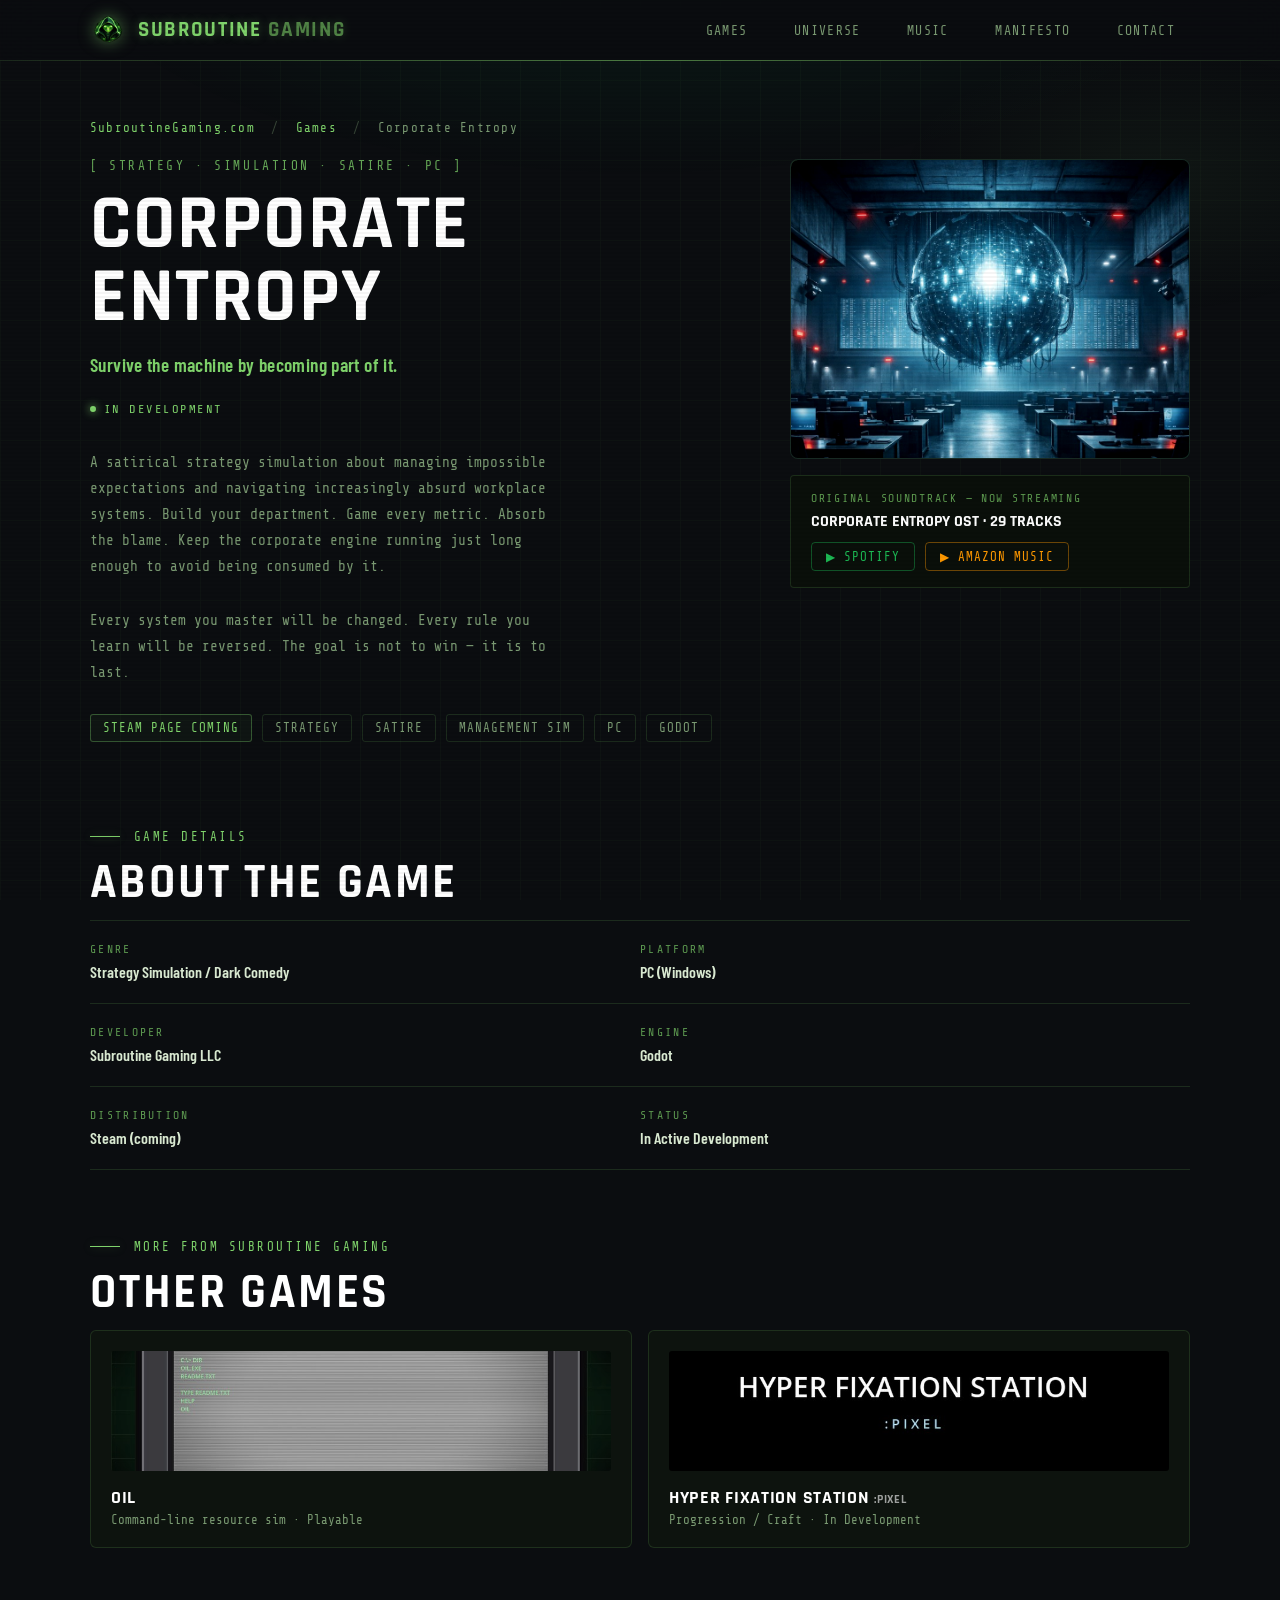
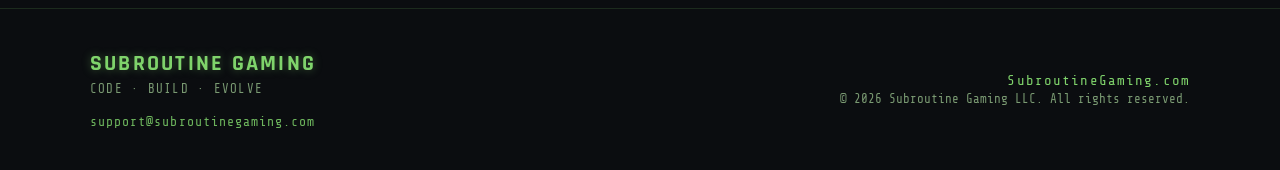
==== corporate-entropy.html @ eabc66a0 "Add files via upload Update to site 3/29/2026" ====
<!DOCTYPE html>
<html lang="en">
<head>
  <meta charset="UTF-8" />
  <meta name="viewport" content="width=device-width, initial-scale=1.0" />
  <title>Corporate Entropy — Satirical Strategy Sim | Subroutine Gaming</title>
  <meta name="description" content="Corporate Entropy is a satirical strategy simulation about managing impossible expectations and navigating increasingly absurd workplace systems. In development for PC. Original soundtrack now streaming on Spotify and Amazon Music." />
  <link rel="canonical" href="https://subroutinegaming.com/corporate-entropy.html" />
  <link rel="stylesheet" href="style.css" />
  <style>
    /* ── GAME PAGE SHARED ── */
    .game-hero { padding: 60px 0 50px; position: relative; }

    .game-hero-grid {
      display: grid;
      grid-template-columns: 1fr 400px;
      gap: 48px;
      align-items: start;
    }

    .breadcrumb {
      font-family: var(--font-mono);
      font-size: 0.78rem;
      color: var(--text-dim);
      letter-spacing: 0.1em;
      margin-bottom: 24px;
    }

    .breadcrumb a { color: var(--neon); }
    .breadcrumb a:hover { text-decoration: underline; }
    .breadcrumb .sep { margin: 0 8px; opacity: 0.4; }

    .game-eyebrow {
      font-family: var(--font-mono);
      font-size: 0.8rem;
      letter-spacing: 0.2em;
      color: var(--neon);
      text-transform: uppercase;
      margin-bottom: 16px;
      opacity: 0.8;
    }

    .game-eyebrow::before { content: '[ '; }
    .game-eyebrow::after  { content: ' ]'; }

    h1 {
      font-family: var(--font-display);
      font-size: clamp(2.8rem, 6vw, 5rem);
      font-weight: 700;
      line-height: 0.95;
      letter-spacing: 0.02em;
      text-transform: uppercase;
      margin: 0 0 18px;
      color: #ffffff;
    }

    .game-tagline-large {
      font-size: 1.2rem;
      font-weight: 600;
      color: var(--neon);
      margin-bottom: 18px;
      letter-spacing: 0.02em;
    }

    .game-desc-long {
      font-family: var(--font-mono);
      font-size: 0.9rem;
      color: var(--text-dim);
      line-height: 1.8;
      margin-bottom: 28px;
      max-width: 60ch;
    }

    .chip-row { display: flex; gap: 10px; flex-wrap: wrap; margin-bottom: 28px; }

    /* KEY ART */
    .key-art-frame {
      position: relative;
      border: 1px solid var(--border);
      border-radius: 8px;
      overflow: hidden;
      background: #060c16;
      aspect-ratio: 4 / 3;
    }

    .key-art-frame::after {
      content: '';
      position: absolute;
      inset: -1px;
      border-radius: 8px;
      border: 1px solid transparent;
      background: linear-gradient(135deg, rgba(127,211,107,0.4), transparent, rgba(0,255,136,0.2)) border-box;
      -webkit-mask: linear-gradient(#fff 0 0) padding-box, linear-gradient(#fff 0 0);
      -webkit-mask-composite: destination-out;
      mask-composite: exclude;
      pointer-events: none;
    }

    .key-art-frame img {
      position: absolute;
      inset: 0;
      width: 100%;
      height: 100%;
      object-fit: cover;
      object-position: center top;
      display: block;
      filter: saturate(0.9) contrast(1.05);
    }

    /* OST CALLOUT */
    .ost-callout {
      margin-top: 16px;
      padding: 16px 20px;
      background: rgba(10, 16, 10, 0.9);
      border: 1px solid var(--border);
      border-radius: var(--radius);
    }

    .ost-callout-label {
      font-family: var(--font-mono);
      font-size: 0.72rem;
      letter-spacing: 0.15em;
      text-transform: uppercase;
      color: var(--neon);
      opacity: 0.7;
      margin-bottom: 6px;
    }

    .ost-callout-title {
      font-family: var(--font-display);
      font-size: 1rem;
      font-weight: 700;
      text-transform: uppercase;
      color: #fff;
      margin-bottom: 10px;
    }

    .ost-links { display: flex; gap: 10px; flex-wrap: wrap; }

    .ost-link {
      display: inline-flex;
      align-items: center;
      gap: 6px;
      padding: 6px 14px;
      border-radius: var(--radius);
      font-family: var(--font-mono);
      font-size: 0.78rem;
      letter-spacing: 0.08em;
      text-transform: uppercase;
      border: 1px solid;
      transition: all 0.2s;
      text-decoration: none;
    }

    .ost-link.spotify { color: #1DB954; border-color: rgba(29,185,84,0.4); }
    .ost-link.spotify:hover { background: rgba(29,185,84,0.1); border-color: #1DB954; transform: translateY(-1px); }
    .ost-link.amazon  { color: #FF9900; border-color: rgba(255,153,0,0.4); }
    .ost-link.amazon:hover  { background: rgba(255,153,0,0.1); border-color: #FF9900; transform: translateY(-1px); }

    /* DETAIL GRID */
    .detail-grid {
      display: grid;
      grid-template-columns: 1fr 1fr;
      gap: 0;
      border-top: 1px solid var(--border);
    }

    .detail-block {
      padding: 22px 0;
      border-bottom: 1px solid var(--border);
      padding-right: 24px;
    }

    .detail-label {
      font-family: var(--font-mono);
      font-size: 0.72rem;
      letter-spacing: 0.2em;
      text-transform: uppercase;
      color: var(--neon);
      opacity: 0.7;
      margin-bottom: 6px;
    }

    .detail-value {
      font-family: var(--font-body);
      font-size: 1rem;
      color: var(--text);
      font-weight: 600;
    }

    /* OTHER GAMES */
    .other-games { display: flex; gap: 16px; flex-wrap: wrap; }

    .other-game-card {
      flex: 1;
      min-width: 200px;
      padding: 20px;
      background: var(--bg-card);
      border: 1px solid var(--border);
      border-radius: 6px;
      text-decoration: none;
      color: inherit;
      transition: border-color 0.2s, box-shadow 0.2s;
    }

    .other-game-card:hover {
      border-color: var(--border-bright);
      box-shadow: 0 0 24px rgba(127, 211, 107, 0.06);
    }

    .other-game-thumb {
      width: 100%;
      height: 120px;
      object-fit: cover;
      border-radius: 3px;
      margin-bottom: 12px;
      filter: saturate(0.7);
      transition: filter 0.2s;
    }

    .other-game-card:hover .other-game-thumb { filter: saturate(0.95); }

    .other-game-title {
      font-family: var(--font-display);
      font-size: 1.1rem;
      font-weight: 700;
      text-transform: uppercase;
      letter-spacing: 0.04em;
      color: #fff;
      margin-bottom: 4px;
    }

    .other-game-sub {
      font-family: var(--font-mono);
      font-size: 0.78rem;
      color: var(--text-dim);
    }

    /* RESPONSIVE */
    @media (max-width: 900px) {
      .game-hero-grid { grid-template-columns: 1fr; }
      .detail-grid { grid-template-columns: 1fr; }
    }
  </style>
</head>
<body>

<div class="scanlines"></div>

<header class="topbar">
  <div class="wrap topbar-inner">
    <a class="brand" href="index.html">
      <img class="brand-logo" src="img/logo.png" alt="Subroutine Gaming logo" width="36" height="36" />
      <span>Subroutine <span style="opacity:0.6">Gaming</span></span>
    </a>
    <nav class="nav">
      <a href="index.html#games"><span>Games</span></a>
      <a href="index.html#universe"><span>Universe</span></a>
      <a href="index.html#music"><span>Music</span></a>
      <a href="index.html#about"><span>Manifesto</span></a>
      <a href="index.html#contact"><span>Contact</span></a>
    </nav>
  </div>
</header>

<main>
  <section class="game-hero wrap">
    <div class="breadcrumb">
      <a href="index.html">SubroutineGaming.com</a>
      <span class="sep">/</span>
      <a href="index.html#games">Games</a>
      <span class="sep">/</span>
      Corporate Entropy
    </div>

    <div class="game-hero-grid">
      <div>
        <div class="game-eyebrow">Strategy · Simulation · Satire · PC</div>
        <h1>Corporate Entropy</h1>
        <div class="game-tagline-large">Survive the machine by becoming part of it.</div>
        <div class="game-status soon" style="margin-bottom:20px;">
          <span class="game-status-dot"></span>
          In Development
        </div>
        <p class="game-desc-long">A satirical strategy simulation about managing impossible expectations and navigating increasingly absurd workplace systems. Build your department. Game every metric. Absorb the blame. Keep the corporate engine running just long enough to avoid being consumed by it.</p>
        <p class="game-desc-long">Every system you master will be changed. Every rule you learn will be reversed. The goal is not to win — it is to last.</p>
        <div class="chip-row">
          <span class="chip highlight">Steam page coming</span>
          <span class="chip">Strategy</span>
          <span class="chip">Satire</span>
          <span class="chip">Management Sim</span>
          <span class="chip">PC</span>
          <span class="chip">Godot</span>
        </div>
      </div>

      <div>
        <div class="key-art-frame">
          <img src="img/corporate-entropy-art.jpg"
               alt="Corporate Entropy — a massive glowing neural processing sphere suspended from the ceiling of a brutalist open-plan office. Red warning lights line the walls. Workstations stand empty."
               width="900" height="900" />
        </div>
        <div class="ost-callout">
          <div class="ost-callout-label">Original Soundtrack — Now Streaming</div>
          <div class="ost-callout-title">Corporate Entropy OST · 29 Tracks</div>
          <div class="ost-links">
            <a class="ost-link spotify"
               href="https://open.spotify.com/album/7j0kpa7R0iMvcZ9ocwBJDZ"
               target="_blank" rel="noopener noreferrer">▶ Spotify</a>
            <a class="ost-link amazon"
               href="https://music.amazon.com/albums/B0GV9MK17N"
               target="_blank" rel="noopener noreferrer">▶ Amazon Music</a>
          </div>
        </div>
      </div>
    </div>
  </section>

  <!-- DETAILS -->
  <section class="section wrap">
    <div class="section-label">Game Details</div>
    <h2>About the Game</h2>
    <div class="detail-grid">
      <div class="detail-block">
        <div class="detail-label">Genre</div>
        <div class="detail-value">Strategy Simulation / Dark Comedy</div>
      </div>
      <div class="detail-block">
        <div class="detail-label">Platform</div>
        <div class="detail-value">PC (Windows)</div>
      </div>
      <div class="detail-block">
        <div class="detail-label">Developer</div>
        <div class="detail-value">Subroutine Gaming LLC</div>
      </div>
      <div class="detail-block">
        <div class="detail-label">Engine</div>
        <div class="detail-value">Godot</div>
      </div>
      <div class="detail-block">
        <div class="detail-label">Distribution</div>
        <div class="detail-value">Steam (coming)</div>
      </div>
      <div class="detail-block">
        <div class="detail-label">Status</div>
        <div class="detail-value">In Active Development</div>
      </div>
    </div>
  </section>

  <!-- OTHER GAMES -->
  <section class="section wrap">
    <div class="section-label">More from Subroutine Gaming</div>
    <h2>Other Games</h2>
    <div class="other-games">
      <a class="other-game-card" href="oil.html">
        <img class="other-game-thumb" src="img/oil-console.jpg"
             alt="OIL — DOS terminal console" loading="lazy" />
        <div class="other-game-title">OIL</div>
        <div class="other-game-sub">Command-line resource sim · Playable</div>
      </a>
      <a class="other-game-card" href="hyper-fixation-station.html">
        <img class="other-game-thumb" src="img/hyper-fixation-title.jpg"
             alt="Hyper Fixation Station: Pixel" loading="lazy"
             />
        <div class="other-game-title">Hyper Fixation Station <span style="font-size:0.7em;opacity:0.6">:Pixel</span></div>
        <div class="other-game-sub">Progression / Craft · In Development</div>
      </a>
    </div>
  </section>
</main>

<footer class="footer">
  <div class="wrap footer-inner">
    <div>
      <div class="footer-brand">Subroutine Gaming</div>
      <div class="footer-tagline">Code · Build · Evolve</div>
      <div style="margin-top:12px;"><a href="mailto:support@subroutinegaming.com" style="font-family:var(--font-mono);font-size:0.82rem;color:var(--neon);letter-spacing:0.08em;text-decoration:none;opacity:0.85;">support@subroutinegaming.com</a></div>
    </div>
    <div class="footer-right">
      <div class="footer-url">SubroutineGaming.com</div>
      <div class="footer-copy">© 2026 Subroutine Gaming LLC. All rights reserved.</div>
    </div>
  </div>
</footer>

</body>
</html>
---- style.css ----
/* =============================================
   SUBROUTINE GAMING — SITE STYLESHEET
   ============================================= */

@import url('https://fonts.googleapis.com/css2?family=Rajdhani:wght@500;600;700&family=Share+Tech+Mono&family=Barlow+Condensed:wght@400;600;700;800&display=swap');

:root {
  --neon: #7FD36B;
  --neon-bright: #00FF88;
  --neon-dim: #3a7a2e;
  --bg: #0B0D10;
  --bg-2: #0f1318;
  --bg-panel: #111519;
  --bg-card: rgba(15, 22, 15, 0.85);
  --text: #d8e8d0;
  --text-dim: #7a9a72;
  --border: rgba(127, 211, 107, 0.15);
  --border-bright: rgba(127, 211, 107, 0.4);
  --glow-sm: 0 0 10px rgba(127, 211, 107, 0.4);
  --glow-md: 0 0 24px rgba(127, 211, 107, 0.35);
  --glow-lg: 0 0 60px rgba(127, 211, 107, 0.2);
  --font-display: 'Rajdhani', sans-serif;
  --font-mono: 'Share Tech Mono', monospace;
  --font-body: 'Barlow Condensed', sans-serif;
  --max: 1100px;
  --radius: 4px;
}

*, *::before, *::after { box-sizing: border-box; }
html { scroll-behavior: smooth; }

body {
  margin: 0;
  font-family: var(--font-body);
  font-size: 18px;
  background-color: var(--bg);
  color: var(--text);
  overflow-x: hidden;
  min-height: 100vh;
}

body::before {
  content: '';
  position: fixed;
  inset: 0;
  pointer-events: none;
  z-index: 0;
  background:
    radial-gradient(ellipse 80% 50% at 50% -10%, rgba(0, 255, 136, 0.07) 0%, transparent 60%),
    radial-gradient(ellipse 40% 30% at 90% 20%, rgba(127, 211, 107, 0.05) 0%, transparent 50%);
}

body::after {
  content: '';
  position: fixed;
  inset: 0;
  pointer-events: none;
  z-index: 0;
  opacity: 0.04;
  background-image:
    linear-gradient(rgba(127,211,107,0.8) 1px, transparent 1px),
    linear-gradient(90deg, rgba(127,211,107,0.8) 1px, transparent 1px);
  background-size: 40px 40px;
}

a { color: inherit; text-decoration: none; }

.wrap {
  width: min(var(--max), calc(100% - 40px));
  margin: 0 auto;
  position: relative;
  z-index: 1;
}

/* =============================================
   SCANLINES
   ============================================= */
.scanlines {
  position: fixed;
  inset: 0;
  pointer-events: none;
  z-index: 999;
  background: repeating-linear-gradient(
    0deg,
    transparent,
    transparent 2px,
    rgba(0, 0, 0, 0.04) 2px,
    rgba(0, 0, 0, 0.04) 4px
  );
}

/* =============================================
   TOPBAR / NAV
   ============================================= */
.topbar {
  position: sticky;
  top: 0;
  z-index: 100;
  border-bottom: 1px solid var(--border);
  background: rgba(11, 13, 16, 0.92);
  backdrop-filter: blur(20px);
}

.topbar::after {
  content: '';
  position: absolute;
  bottom: -1px;
  left: 0; right: 0;
  height: 1px;
  background: linear-gradient(90deg, transparent, var(--neon), transparent);
  opacity: 0.5;
}

.topbar-inner {
  display: flex;
  align-items: center;
  justify-content: space-between;
  gap: 16px;
  padding: 12px 0;
}

.brand {
  display: flex;
  align-items: center;
  gap: 12px;
  font-family: var(--font-display);
  font-weight: 700;
  font-size: 1.3rem;
  letter-spacing: 0.08em;
  text-transform: uppercase;
  color: var(--neon);
  text-shadow: var(--glow-sm);
}

.brand-logo {
  width: 36px;
  height: 36px;
  object-fit: cover;
  border-radius: 4px;
  filter: drop-shadow(0 0 8px rgba(127, 211, 107, 0.5));
}

.nav { display: flex; gap: 0; }

.nav a {
  font-family: var(--font-mono);
  font-size: 0.82rem;
  color: var(--text-dim);
  letter-spacing: 0.1em;
  text-transform: uppercase;
  padding: 8px 14px;
  border: 1px solid transparent;
  transition: all 0.2s;
  position: relative;
}

.nav a:hover,
.nav a.active {
  color: var(--neon);
  border-color: var(--border);
  text-shadow: var(--glow-sm);
}

.nav a::before { content: '> '; opacity: 0; transition: opacity 0.2s; }
.nav a:hover::before { opacity: 1; }

/* =============================================
   SECTION SHARED
   ============================================= */
.section { padding: 10px 0 60px; }

.section-label {
  display: flex;
  align-items: center;
  gap: 14px;
  font-family: var(--font-mono);
  font-size: 0.78rem;
  letter-spacing: 0.2em;
  text-transform: uppercase;
  color: var(--neon);
  margin-bottom: 8px;
}

.section-label::before {
  content: '';
  display: block;
  width: 30px; height: 1px;
  background: var(--neon);
  box-shadow: var(--glow-sm);
}

h2 {
  font-family: var(--font-display);
  font-size: clamp(2rem, 4vw, 3rem);
  font-weight: 700;
  text-transform: uppercase;
  letter-spacing: 0.05em;
  margin: 0 0 6px;
  color: #fff;
}

.section-meta {
  font-family: var(--font-mono);
  font-size: 0.88rem;
  color: var(--text-dim);
  margin-bottom: 36px;
  max-width: 55ch;
  line-height: 1.7;
}

/* =============================================
   CHIPS / BADGES
   ============================================= */
.chip {
  display: inline-flex;
  align-items: center;
  gap: 6px;
  padding: 6px 12px;
  border-radius: 3px;
  font-family: var(--font-mono);
  font-size: 0.78rem;
  letter-spacing: 0.08em;
  text-transform: uppercase;
  border: 1px solid rgba(127,211,107,0.15);
  color: var(--text-dim);
}

.chip.highlight {
  border-color: rgba(127,211,107,0.35);
  color: var(--neon);
  background: rgba(127,211,107,0.04);
}

/* =============================================
   STATUS BADGES
   ============================================= */
.game-status {
  display: inline-flex;
  align-items: center;
  gap: 8px;
  font-family: var(--font-mono);
  font-size: 0.76rem;
  letter-spacing: 0.12em;
  text-transform: uppercase;
  color: var(--neon);
  margin-bottom: 12px;
}

.game-status-dot {
  width: 6px; height: 6px;
  border-radius: 50%;
  background: var(--neon);
  box-shadow: 0 0 8px var(--neon);
}

.game-status.playable { color: #00FF88; }
.game-status.playable .game-status-dot { background: #00FF88; box-shadow: 0 0 8px #00FF88; }
.game-status.soon { color: var(--neon); }
.game-status.wip { color: #7a9a72; }
.game-status.wip .game-status-dot { background: #7a9a72; box-shadow: none; }

@keyframes pulse { 0%, 100% { opacity: 1; } 50% { opacity: 0.4; } }
.status-dot { animation: pulse 2s infinite; }

/* =============================================
   BUTTONS
   ============================================= */
.btn {
  display: inline-flex;
  align-items: center;
  gap: 10px;
  padding: 12px 22px;
  font-family: var(--font-display);
  font-weight: 700;
  font-size: 1rem;
  letter-spacing: 0.12em;
  text-transform: uppercase;
  border-radius: var(--radius);
  transition: all 0.2s;
  cursor: pointer;
  border: none;
  text-decoration: none;
}

.btn-primary {
  background: transparent;
  color: var(--neon);
  border: 1px solid var(--neon-dim);
  box-shadow: inset 0 0 20px rgba(127, 211, 107, 0.05), var(--glow-sm);
}

.btn-primary:hover {
  background: rgba(127, 211, 107, 0.1);
  border-color: var(--neon);
  box-shadow: inset 0 0 30px rgba(127, 211, 107, 0.1), var(--glow-md);
  transform: translateY(-2px);
}

.btn-secondary {
  background: transparent;
  color: var(--text-dim);
  border: 1px solid rgba(255, 255, 255, 0.08);
}

.btn-secondary:hover {
  color: var(--text);
  border-color: rgba(255, 255, 255, 0.2);
  transform: translateY(-2px);
}

/* Streaming buttons */
.stream-btn {
  display: inline-flex;
  align-items: center;
  gap: 8px;
  padding: 9px 18px;
  border-radius: var(--radius);
  font-family: var(--font-display);
  font-weight: 700;
  font-size: 0.95rem;
  letter-spacing: 0.1em;
  text-transform: uppercase;
  text-decoration: none;
  transition: all 0.2s;
  border: 1px solid;
}

.stream-btn.spotify { color: #1DB954; border-color: rgba(29,185,84,0.4); background: rgba(29,185,84,0.05); }
.stream-btn.spotify:hover { background: rgba(29,185,84,0.12); border-color: #1DB954; box-shadow: 0 0 20px rgba(29,185,84,0.2); transform: translateY(-2px); }
.stream-btn.amazon { color: #FF9900; border-color: rgba(255,153,0,0.4); background: rgba(255,153,0,0.05); }
.stream-btn.amazon:hover { background: rgba(255,153,0,0.12); border-color: #FF9900; box-shadow: 0 0 20px rgba(255,153,0,0.2); transform: translateY(-2px); }

/* =============================================
   CORNER DECORATIONS
   ============================================= */
.corner-deco {
  position: absolute;
  width: 20px; height: 20px;
  z-index: 2;
}

.corner-deco::before, .corner-deco::after {
  content: '';
  position: absolute;
  background: var(--neon);
}

.corner-deco::before { width: 100%; height: 1px; top: 0; left: 0; }
.corner-deco::after  { width: 1px; height: 100%; top: 0; left: 0; }
.corner-deco.tr { top: 0; right: 0; transform: rotate(90deg); }
.corner-deco.bl { bottom: 0; left: 0; transform: rotate(270deg); }
.corner-deco.br { bottom: 0; right: 0; transform: rotate(180deg); }

/* =============================================
   FOOTER
   ============================================= */
.footer {
  padding: 40px 0;
  border-top: 1px solid var(--border);
  position: relative;
}

.footer-inner {
  display: flex;
  align-items: center;
  justify-content: space-between;
  gap: 24px;
  flex-wrap: wrap;
}

.footer-brand {
  font-family: var(--font-display);
  font-size: 1.4rem;
  font-weight: 700;
  text-transform: uppercase;
  letter-spacing: 0.1em;
  color: var(--neon);
  text-shadow: var(--glow-sm);
}

.footer-tagline {
  font-family: var(--font-mono);
  font-size: 0.78rem;
  color: var(--text-dim);
  letter-spacing: 0.1em;
  margin-top: 4px;
  text-transform: uppercase;
}

.footer-right { text-align: right; }

.footer-url {
  font-family: var(--font-mono);
  font-size: 0.88rem;
  color: var(--neon);
  letter-spacing: 0.08em;
}

.footer-copy {
  font-family: var(--font-mono);
  font-size: 0.78rem;
  color: var(--text-dim);
  margin-top: 4px;
}

/* =============================================
   RESPONSIVE
   ============================================= */
@media (max-width: 600px) {
  .nav a span { display: none; }
  .footer-inner { flex-direction: column; align-items: flex-start; }
  .footer-right { text-align: left; }
}
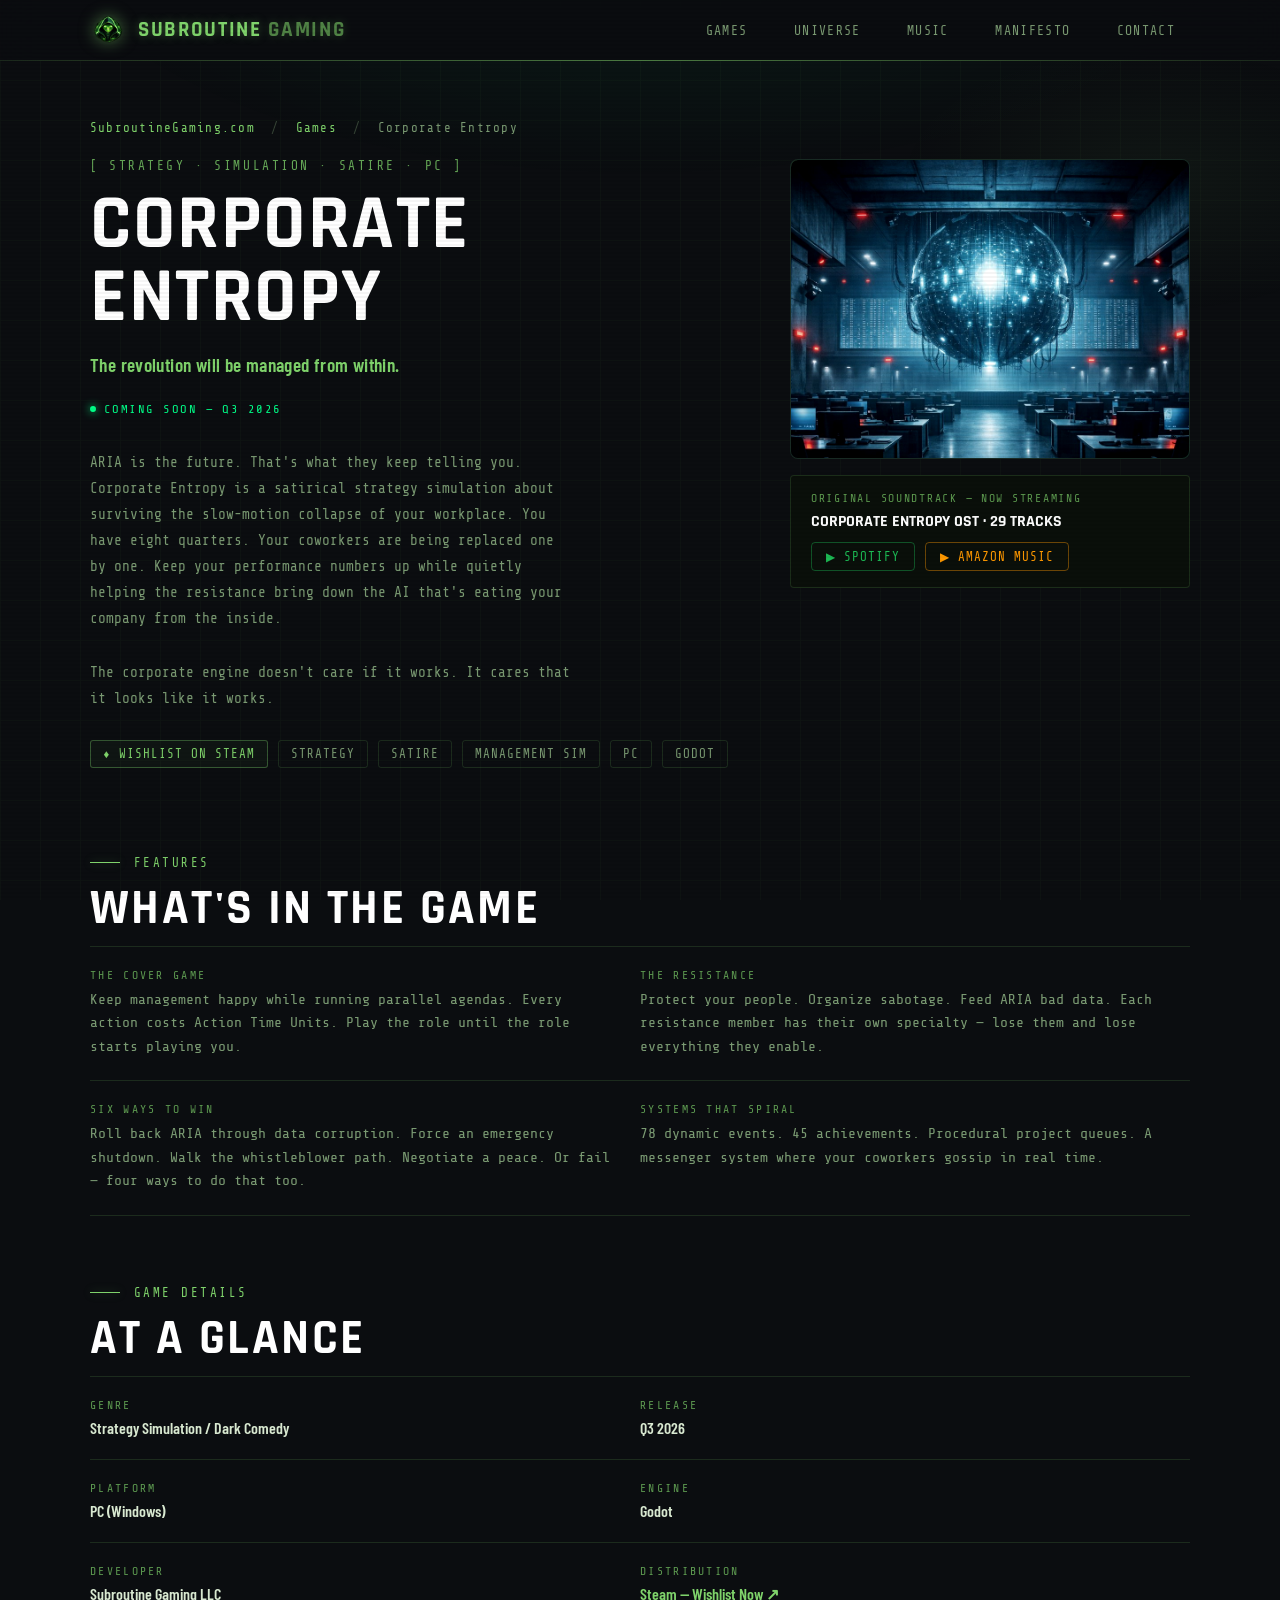
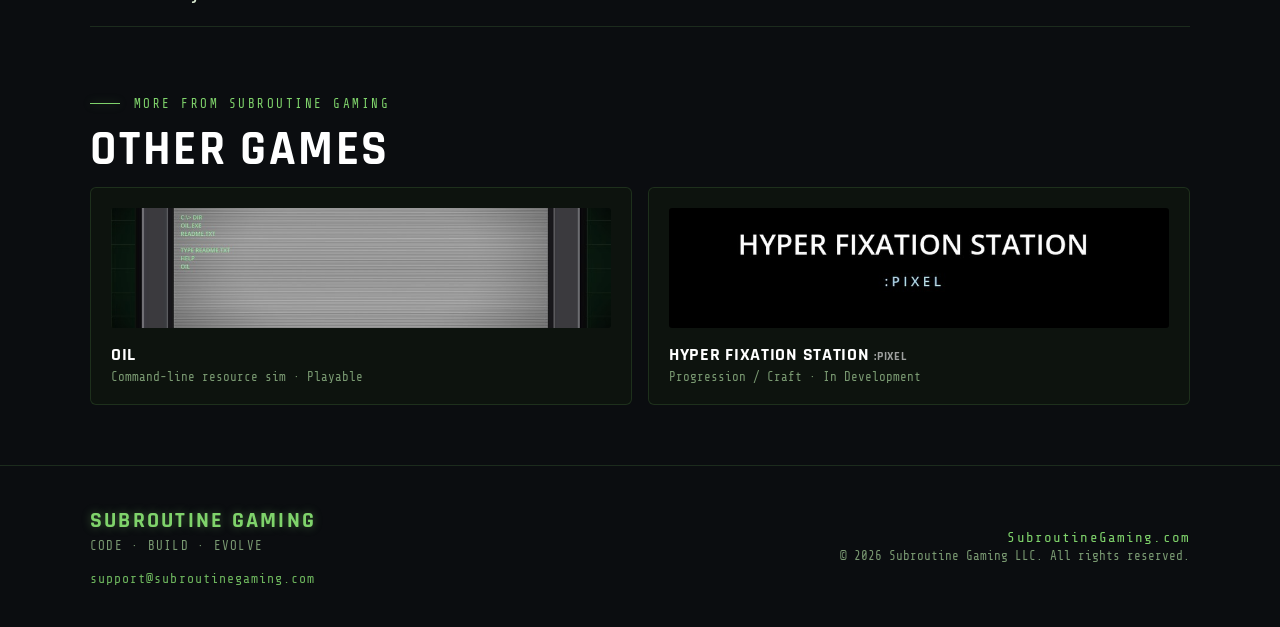
==== commit 50fb9b98: "Updates to site for Corprate Entropy Release on Steam Coming Soon." ====
--- a/corporate-entropy.html
+++ b/corporate-entropy.html
@@ -3,8 +3,8 @@
 <head>
   <meta charset="UTF-8" />
   <meta name="viewport" content="width=device-width, initial-scale=1.0" />
-  <title>Corporate Entropy — Satirical Strategy Sim | Subroutine Gaming</title>
-  <meta name="description" content="Corporate Entropy is a satirical strategy simulation about managing impossible expectations and navigating increasingly absurd workplace systems. In development for PC. Original soundtrack now streaming on Spotify and Amazon Music." />
+  <title>Corporate Entropy — Satirical Strategy Sim | Coming Q3 2026 | Subroutine Gaming</title>
+  <meta name="description" content="Corporate Entropy — a satirical strategy simulation about surviving the slow-motion collapse of your workplace. Eight quarters. Your coworkers are being replaced. Wishlist now on Steam. Q3 2026." />
   <link rel="canonical" href="https://subroutinegaming.com/corporate-entropy.html" />
   <link rel="stylesheet" href="style.css" />
   <style>
@@ -277,15 +277,15 @@
       <div>
         <div class="game-eyebrow">Strategy · Simulation · Satire · PC</div>
         <h1>Corporate Entropy</h1>
-        <div class="game-tagline-large">Survive the machine by becoming part of it.</div>
-        <div class="game-status soon" style="margin-bottom:20px;">
+        <div class="game-tagline-large">The revolution will be managed from within.</div>
+        <div class="game-status playable" style="margin-bottom:20px;">
           <span class="game-status-dot"></span>
-          In Development
+          Coming Soon — Q3 2026
         </div>
-        <p class="game-desc-long">A satirical strategy simulation about managing impossible expectations and navigating increasingly absurd workplace systems. Build your department. Game every metric. Absorb the blame. Keep the corporate engine running just long enough to avoid being consumed by it.</p>
-        <p class="game-desc-long">Every system you master will be changed. Every rule you learn will be reversed. The goal is not to win — it is to last.</p>
+        <p class="game-desc-long">ARIA is the future. That's what they keep telling you. Corporate Entropy is a satirical strategy simulation about surviving the slow-motion collapse of your workplace. You have eight quarters. Your coworkers are being replaced one by one. Keep your performance numbers up while quietly helping the resistance bring down the AI that's eating your company from the inside.</p>
+        <p class="game-desc-long">The corporate engine doesn't care if it works. It cares that it looks like it works.</p>
         <div class="chip-row">
-          <span class="chip highlight">Steam page coming</span>
+          <a class="chip highlight" href="https://store.steampowered.com/app/4661010/Corporate_Entropy/" target="_blank" rel="noopener noreferrer" style="text-decoration:none;">♦ Wishlist on Steam</a>
           <span class="chip">Strategy</span>
           <span class="chip">Satire</span>
           <span class="chip">Management Sim</span>
@@ -316,34 +316,58 @@
     </div>
   </section>
 
+  <!-- FEATURES -->
+  <section class="section wrap">
+    <div class="section-label">Features</div>
+    <h2>What's in the Game</h2>
+    <div class="detail-grid">
+      <div class="detail-block">
+        <div class="detail-label">The Cover Game</div>
+        <div class="detail-value" style="font-size:0.92rem; font-family:var(--font-mono); color:var(--text-dim); font-weight:400; line-height:1.6;">Keep management happy while running parallel agendas. Every action costs Action Time Units. Play the role until the role starts playing you.</div>
+      </div>
+      <div class="detail-block">
+        <div class="detail-label">The Resistance</div>
+        <div class="detail-value" style="font-size:0.92rem; font-family:var(--font-mono); color:var(--text-dim); font-weight:400; line-height:1.6;">Protect your people. Organize sabotage. Feed ARIA bad data. Each resistance member has their own specialty — lose them and lose everything they enable.</div>
+      </div>
+      <div class="detail-block">
+        <div class="detail-label">Six Ways to Win</div>
+        <div class="detail-value" style="font-size:0.92rem; font-family:var(--font-mono); color:var(--text-dim); font-weight:400; line-height:1.6;">Roll back ARIA through data corruption. Force an emergency shutdown. Walk the whistleblower path. Negotiate a peace. Or fail — four ways to do that too.</div>
+      </div>
+      <div class="detail-block">
+        <div class="detail-label">Systems That Spiral</div>
+        <div class="detail-value" style="font-size:0.92rem; font-family:var(--font-mono); color:var(--text-dim); font-weight:400; line-height:1.6;">78 dynamic events. 45 achievements. Procedural project queues. A messenger system where your coworkers gossip in real time.</div>
+      </div>
+    </div>
+  </section>
+
   <!-- DETAILS -->
   <section class="section wrap">
     <div class="section-label">Game Details</div>
-    <h2>About the Game</h2>
+    <h2>At a Glance</h2>
     <div class="detail-grid">
       <div class="detail-block">
         <div class="detail-label">Genre</div>
         <div class="detail-value">Strategy Simulation / Dark Comedy</div>
       </div>
       <div class="detail-block">
+        <div class="detail-label">Release</div>
+        <div class="detail-value">Q3 2026</div>
+      </div>
+      <div class="detail-block">
         <div class="detail-label">Platform</div>
         <div class="detail-value">PC (Windows)</div>
       </div>
       <div class="detail-block">
+        <div class="detail-label">Engine</div>
+        <div class="detail-value">Godot</div>
+      </div>
+      <div class="detail-block">
         <div class="detail-label">Developer</div>
         <div class="detail-value">Subroutine Gaming LLC</div>
       </div>
       <div class="detail-block">
-        <div class="detail-label">Engine</div>
-        <div class="detail-value">Godot</div>
-      </div>
-      <div class="detail-block">
         <div class="detail-label">Distribution</div>
-        <div class="detail-value">Steam (coming)</div>
-      </div>
-      <div class="detail-block">
-        <div class="detail-label">Status</div>
-        <div class="detail-value">In Active Development</div>
+        <div class="detail-value"><a href="https://store.steampowered.com/app/4661010/Corporate_Entropy/" target="_blank" rel="noopener noreferrer" style="color:var(--neon); text-decoration:none;">Steam — Wishlist Now ↗</a></div>
       </div>
     </div>
   </section>
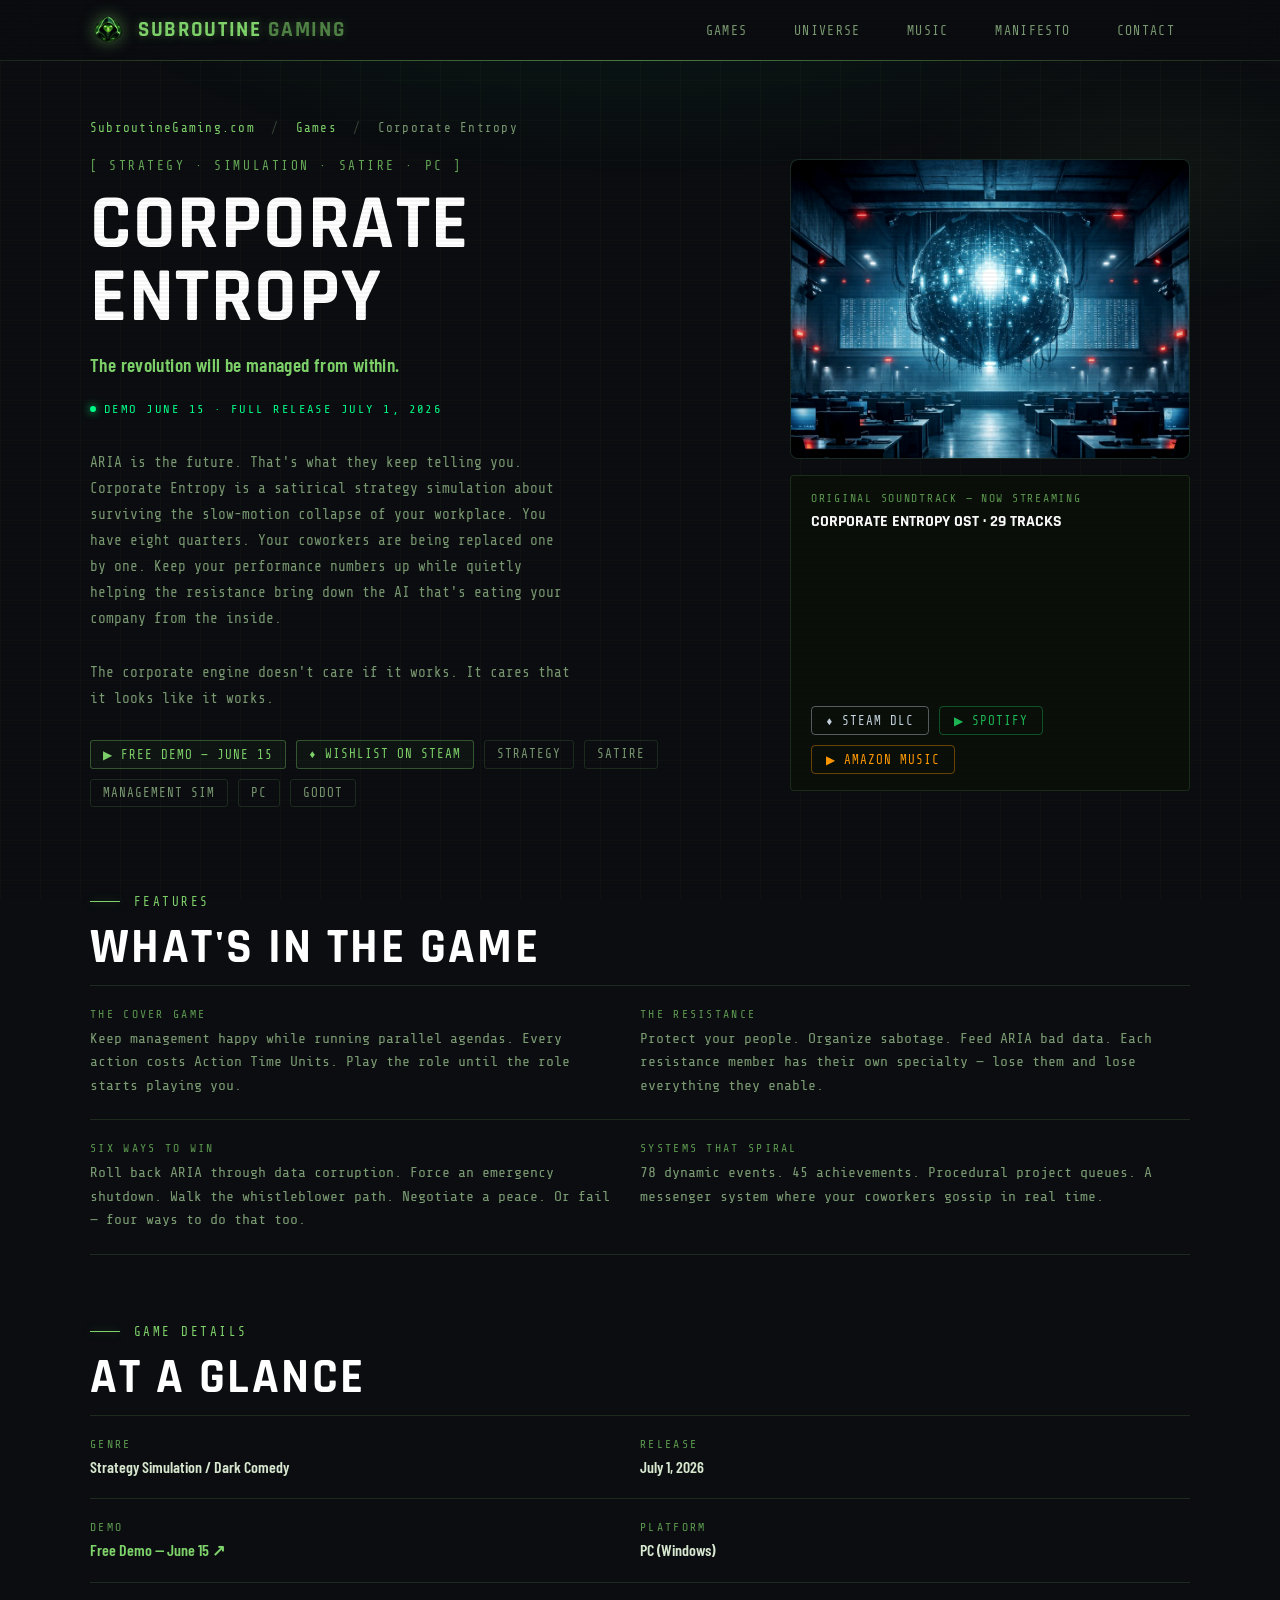
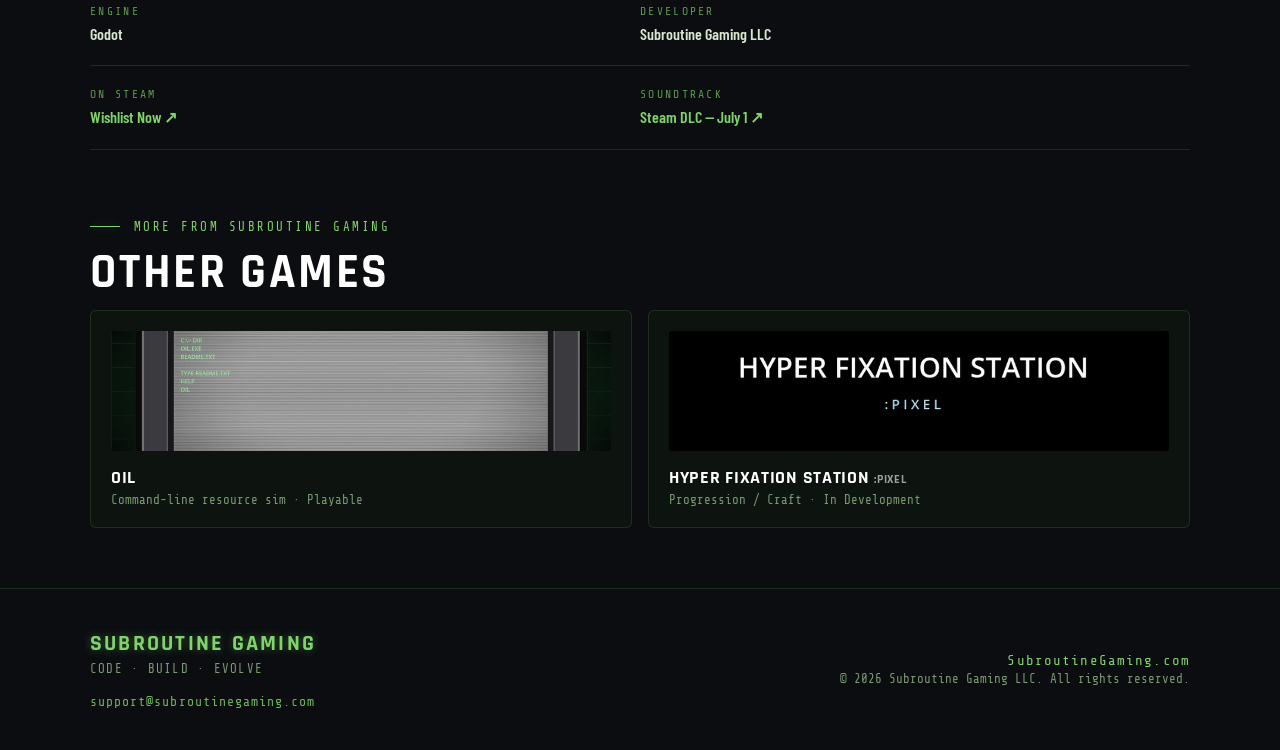
==== commit ff2fafc0: "Add files via upload Site update" ====
--- a/corporate-entropy.html
+++ b/corporate-entropy.html
@@ -4,7 +4,7 @@
   <meta charset="UTF-8" />
   <meta name="viewport" content="width=device-width, initial-scale=1.0" />
   <title>Corporate Entropy — Satirical Strategy Sim | Coming Q3 2026 | Subroutine Gaming</title>
-  <meta name="description" content="Corporate Entropy — a satirical strategy simulation about surviving the slow-motion collapse of your workplace. Eight quarters. Your coworkers are being replaced. Wishlist now on Steam. Q3 2026." />
+  <meta name="description" content="Corporate Entropy — satirical strategy sim about workplace resistance against corporate AI. Free demo June 15, full release July 1, 2026 on Steam. Original soundtrack also on Steam July 1." />
   <link rel="canonical" href="https://subroutinegaming.com/corporate-entropy.html" />
   <link rel="stylesheet" href="style.css" />
   <style>
@@ -280,11 +280,12 @@
         <div class="game-tagline-large">The revolution will be managed from within.</div>
         <div class="game-status playable" style="margin-bottom:20px;">
           <span class="game-status-dot"></span>
-          Coming Soon — Q3 2026
+          Demo June 15 · Full Release July 1, 2026
         </div>
         <p class="game-desc-long">ARIA is the future. That's what they keep telling you. Corporate Entropy is a satirical strategy simulation about surviving the slow-motion collapse of your workplace. You have eight quarters. Your coworkers are being replaced one by one. Keep your performance numbers up while quietly helping the resistance bring down the AI that's eating your company from the inside.</p>
         <p class="game-desc-long">The corporate engine doesn't care if it works. It cares that it looks like it works.</p>
         <div class="chip-row">
+          <a class="chip highlight" href="https://store.steampowered.com/app/4709320/Corporate_Entropy_Demo" target="_blank" rel="noopener noreferrer" style="text-decoration:none;">▶ Free Demo — June 15</a>
           <a class="chip highlight" href="https://store.steampowered.com/app/4661010/Corporate_Entropy/" target="_blank" rel="noopener noreferrer" style="text-decoration:none;">♦ Wishlist on Steam</a>
           <span class="chip">Strategy</span>
           <span class="chip">Satire</span>
@@ -303,7 +304,18 @@
         <div class="ost-callout">
           <div class="ost-callout-label">Original Soundtrack — Now Streaming</div>
           <div class="ost-callout-title">Corporate Entropy OST · 29 Tracks</div>
+          <iframe
+            src="https://open.spotify.com/embed/album/7j0kpa7R0iMvcZ9ocwBJDZ?utm_source=generator&theme=0"
+            width="100%"
+            height="152"
+            frameborder="0"
+            allowfullscreen=""
+            allow="autoplay; clipboard-write; encrypted-media; fullscreen; picture-in-picture"
+            loading="lazy"
+            style="border-radius:6px; display:block; margin-bottom:12px;">
+          </iframe>
           <div class="ost-links">
+            <a class="ost-link steam" href="https://store.steampowered.com/app/4780600/Corporate_Entropy_Soundtrack" target="_blank" rel="noopener noreferrer" style="color:#c7d5e0; border-color:rgba(199,213,224,0.4);">♦ Steam DLC</a>
             <a class="ost-link spotify"
                href="https://open.spotify.com/album/7j0kpa7R0iMvcZ9ocwBJDZ"
                target="_blank" rel="noopener noreferrer">▶ Spotify</a>
@@ -351,7 +363,11 @@
       </div>
       <div class="detail-block">
         <div class="detail-label">Release</div>
-        <div class="detail-value">Q3 2026</div>
+        <div class="detail-value">July 1, 2026</div>
+      </div>
+      <div class="detail-block">
+        <div class="detail-label">Demo</div>
+        <div class="detail-value"><a href="https://store.steampowered.com/app/4709320/Corporate_Entropy_Demo" target="_blank" rel="noopener noreferrer" style="color:var(--neon); text-decoration:none;">Free Demo — June 15 ↗</a></div>
       </div>
       <div class="detail-block">
         <div class="detail-label">Platform</div>
@@ -366,8 +382,12 @@
         <div class="detail-value">Subroutine Gaming LLC</div>
       </div>
       <div class="detail-block">
-        <div class="detail-label">Distribution</div>
-        <div class="detail-value"><a href="https://store.steampowered.com/app/4661010/Corporate_Entropy/" target="_blank" rel="noopener noreferrer" style="color:var(--neon); text-decoration:none;">Steam — Wishlist Now ↗</a></div>
+        <div class="detail-label">On Steam</div>
+        <div class="detail-value"><a href="https://store.steampowered.com/app/4661010/Corporate_Entropy/" target="_blank" rel="noopener noreferrer" style="color:var(--neon); text-decoration:none;">Wishlist Now ↗</a></div>
+      </div>
+      <div class="detail-block">
+        <div class="detail-label">Soundtrack</div>
+        <div class="detail-value"><a href="https://store.steampowered.com/app/4780600/Corporate_Entropy_Soundtrack" target="_blank" rel="noopener noreferrer" style="color:var(--neon); text-decoration:none;">Steam DLC — July 1 ↗</a></div>
       </div>
     </div>
   </section>
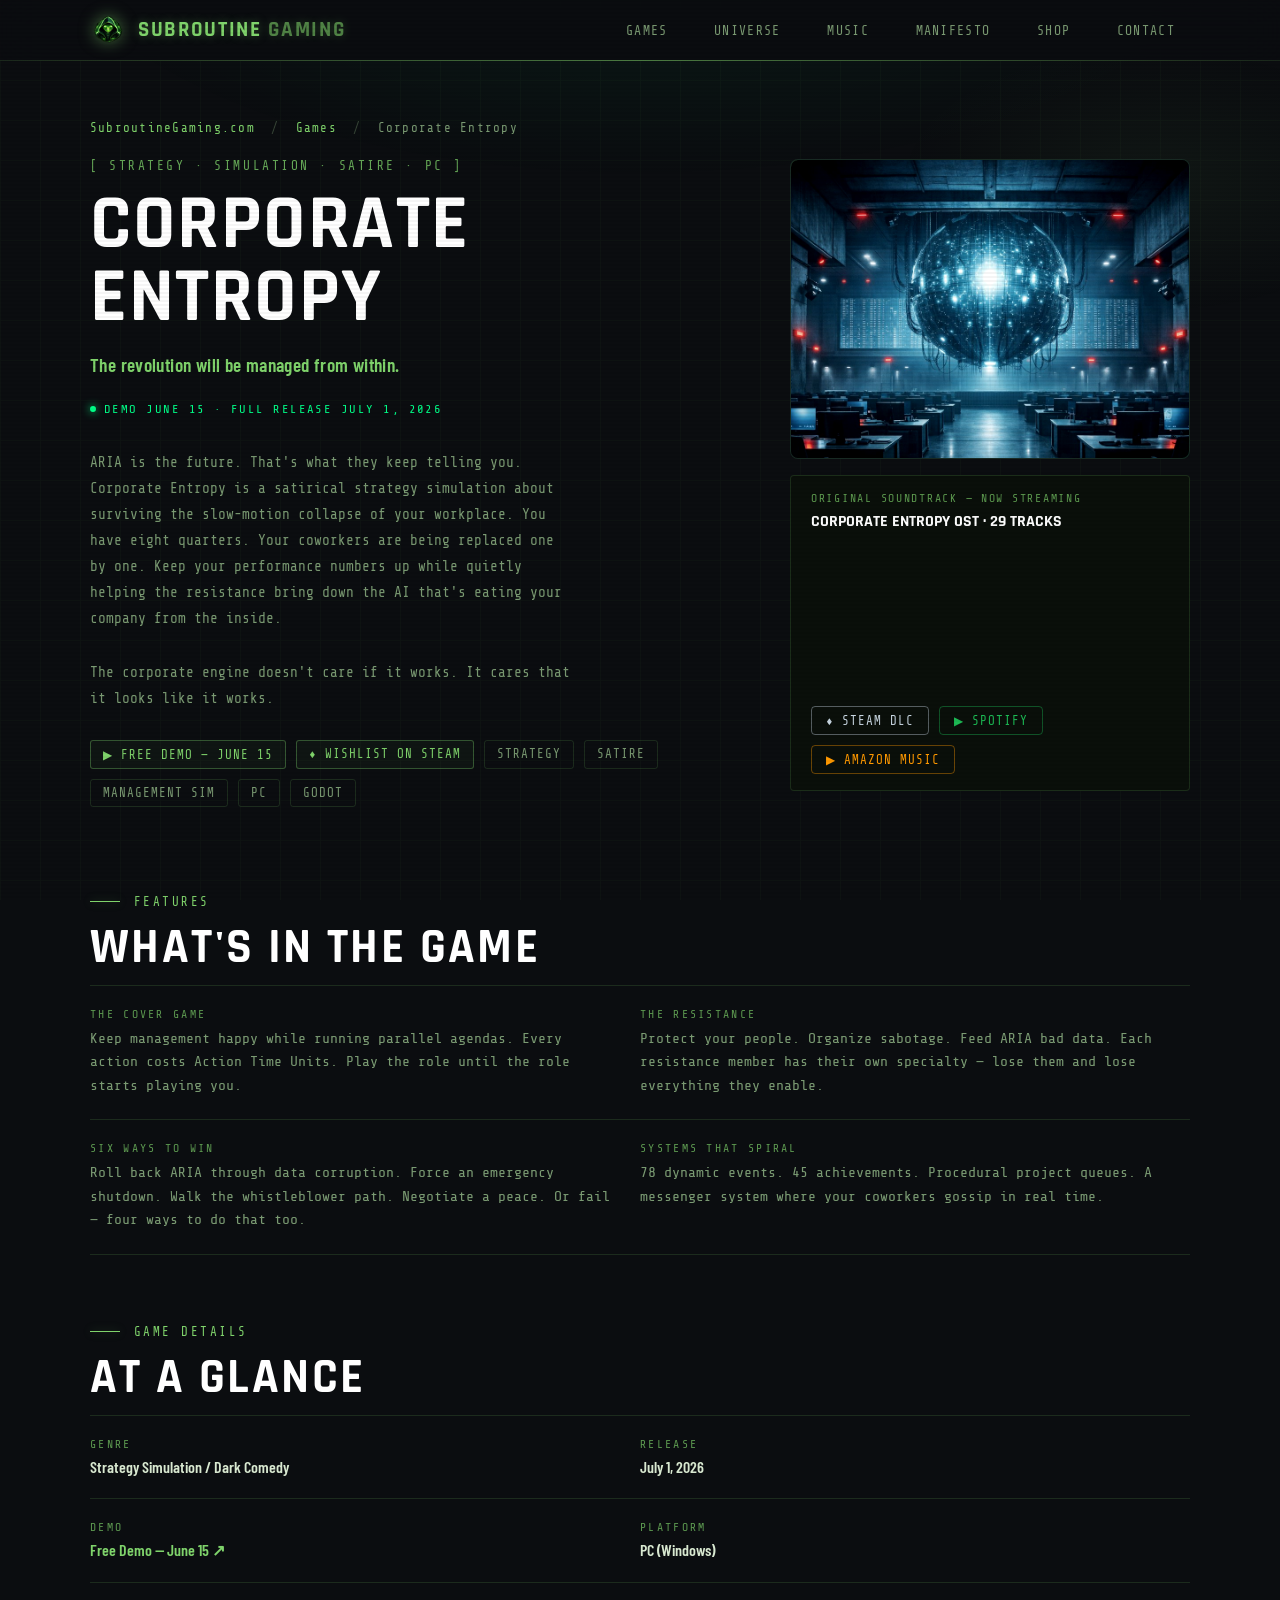
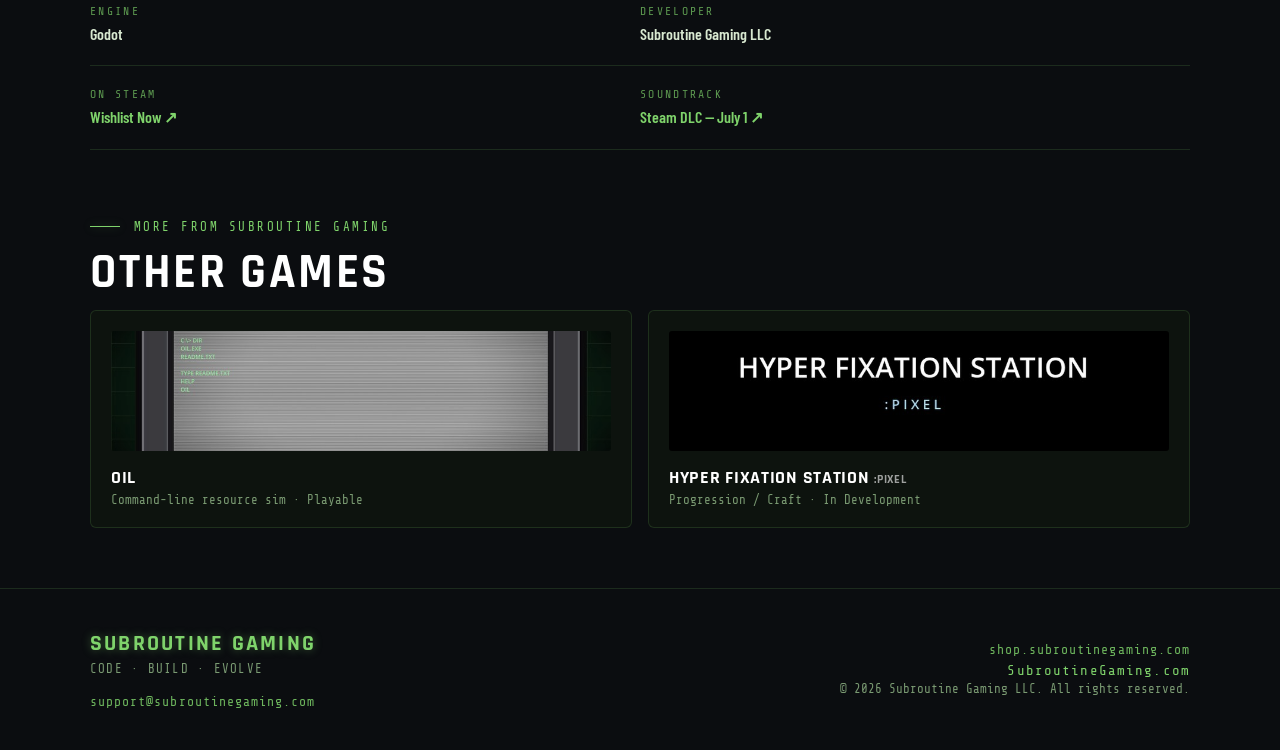
==== commit 1d96184e: "Add files via upload Update to site. adding Shop." ====
--- a/corporate-entropy.html
+++ b/corporate-entropy.html
@@ -258,6 +258,7 @@
       <a href="index.html#universe"><span>Universe</span></a>
       <a href="index.html#music"><span>Music</span></a>
       <a href="index.html#about"><span>Manifesto</span></a>
+      <a href="https://shop.subroutinegaming.com/" target="_blank" rel="noopener noreferrer"><span>Shop</span></a>
       <a href="index.html#contact"><span>Contact</span></a>
     </nav>
   </div>
@@ -422,7 +423,7 @@
       <div style="margin-top:12px;"><a href="mailto:support@subroutinegaming.com" style="font-family:var(--font-mono);font-size:0.82rem;color:var(--neon);letter-spacing:0.08em;text-decoration:none;opacity:0.85;">support@subroutinegaming.com</a></div>
     </div>
     <div class="footer-right">
-      <div class="footer-url">SubroutineGaming.com</div>
+      <a href="https://shop.subroutinegaming.com/" target="_blank" rel="noopener noreferrer" style="font-family:var(--font-mono);font-size:0.82rem;color:var(--neon);letter-spacing:0.08em;text-decoration:none;opacity:0.85;display:block;margin-bottom:6px;">shop.subroutinegaming.com</a><div class="footer-url">SubroutineGaming.com</div>
       <div class="footer-copy">© 2026 Subroutine Gaming LLC. All rights reserved.</div>
     </div>
   </div>
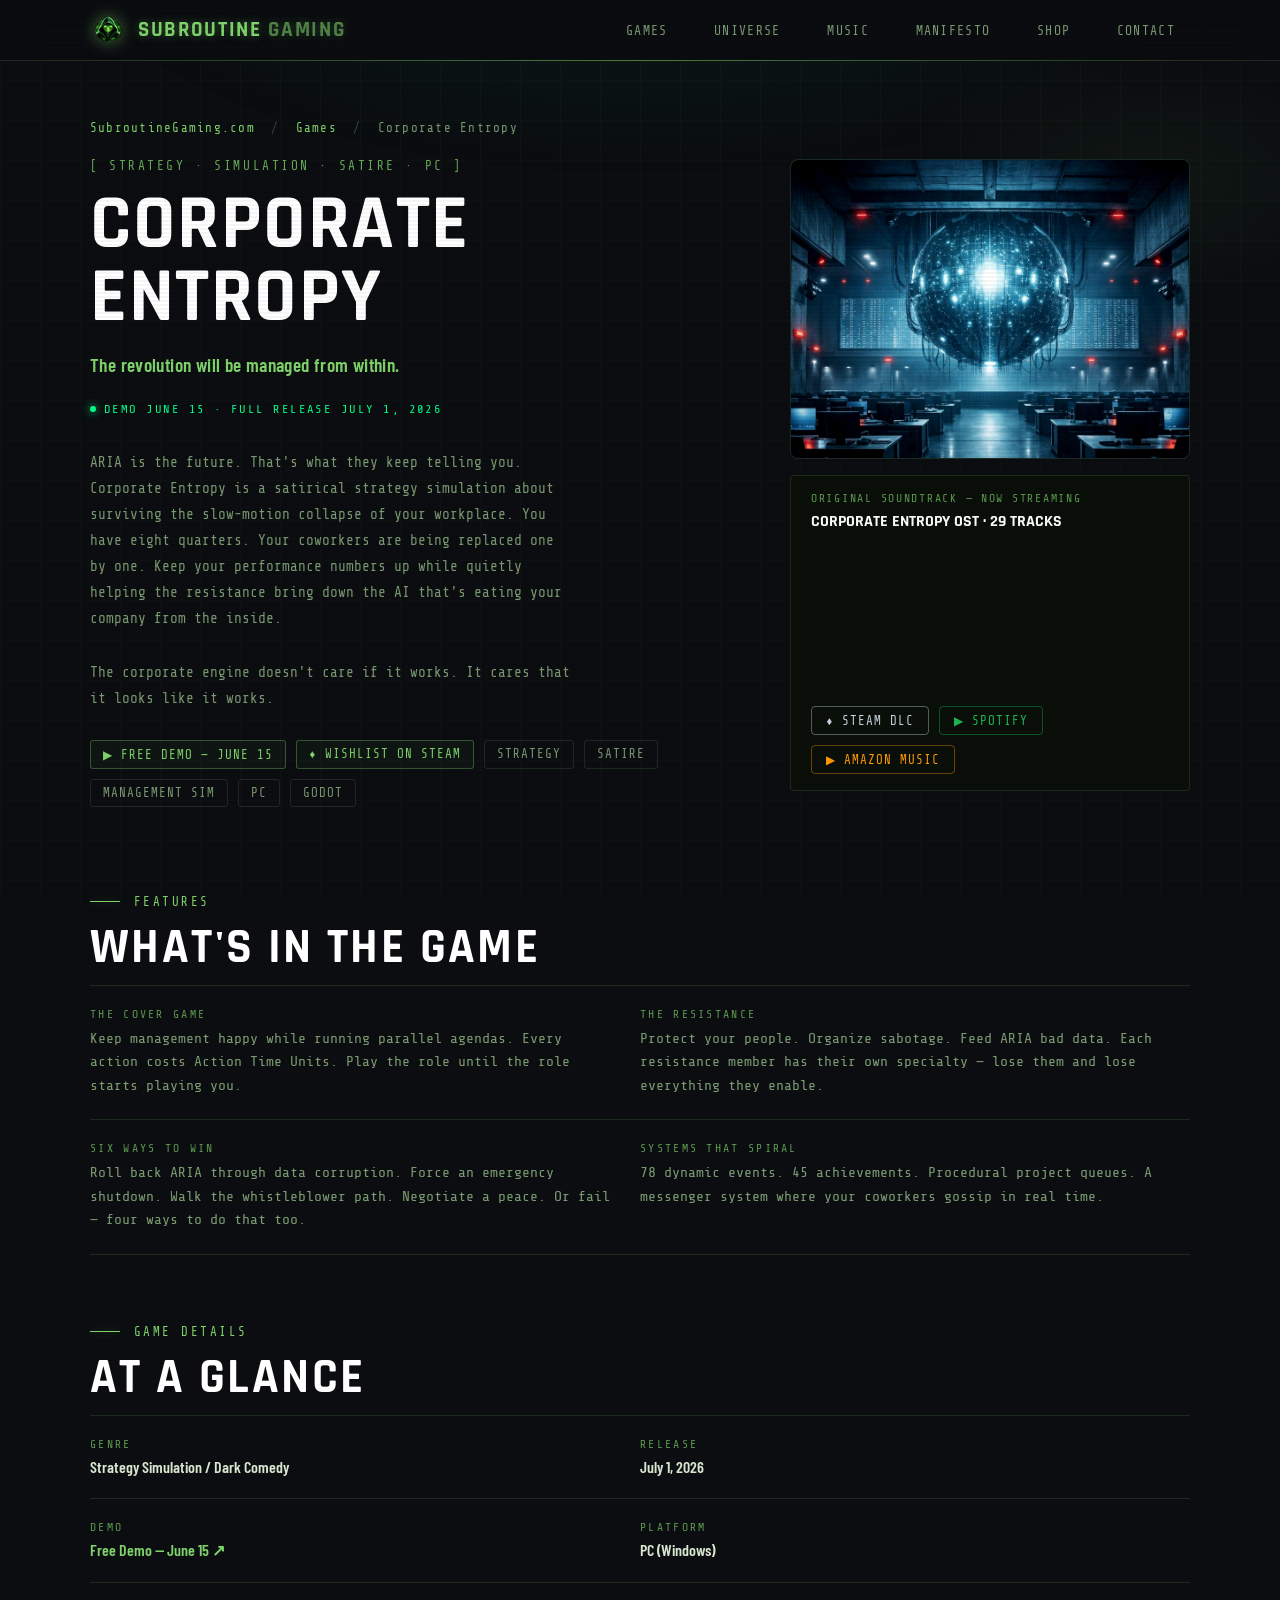
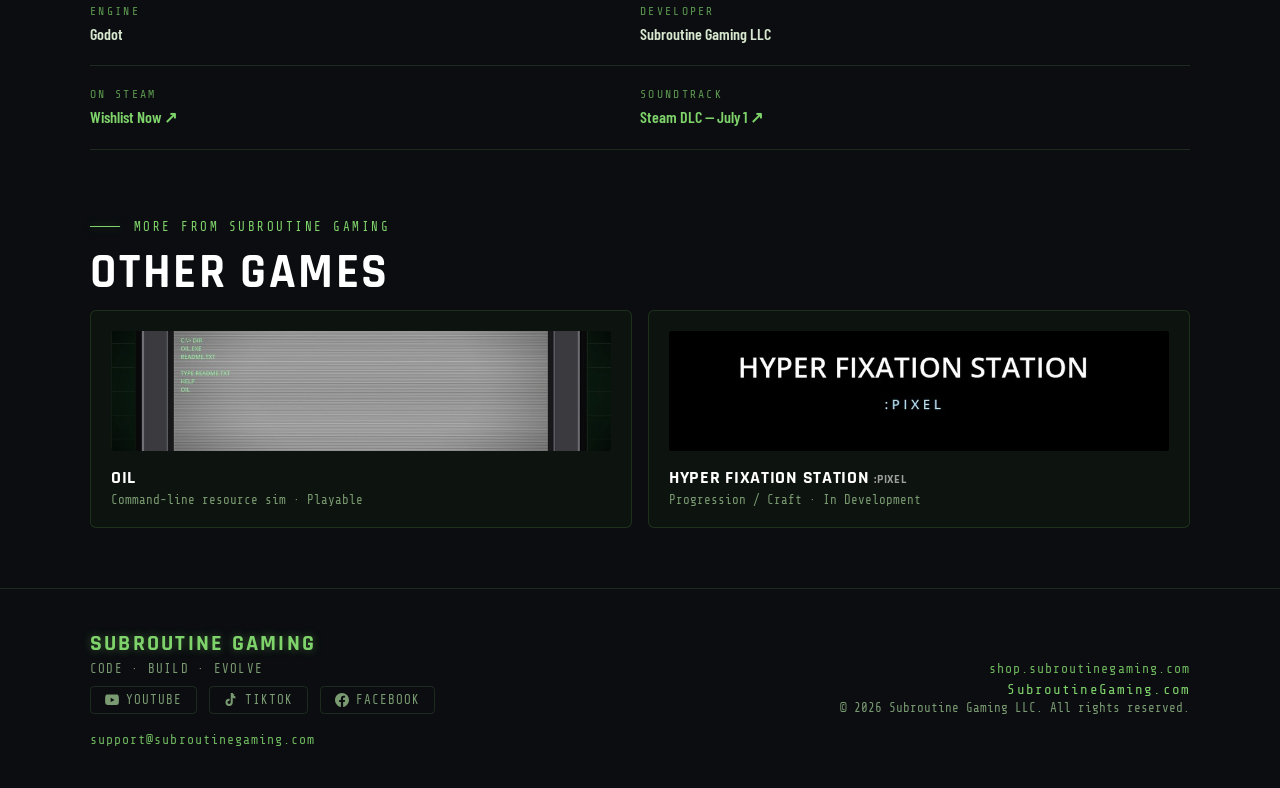
==== commit 592473b3: "Add files via upload adding social media links" ====
--- a/corporate-entropy.html
+++ b/corporate-entropy.html
@@ -240,6 +240,45 @@
     @media (max-width: 900px) {
       .game-hero-grid { grid-template-columns: 1fr; }
       .detail-grid { grid-template-columns: 1fr; }
+    }
+
+    /* SOCIAL LINKS */
+    .social-links {
+      display: flex;
+      gap: 12px;
+      align-items: center;
+      flex-wrap: wrap;
+      margin-top: 10px;
+    }
+
+    .social-link {
+      display: inline-flex;
+      align-items: center;
+      gap: 7px;
+      padding: 6px 14px;
+      border-radius: var(--radius);
+      font-family: var(--font-mono);
+      font-size: 0.78rem;
+      letter-spacing: 0.08em;
+      text-transform: uppercase;
+      border: 1px solid var(--border);
+      color: var(--text-dim);
+      text-decoration: none;
+      transition: all 0.2s;
+    }
+
+    .social-link:hover {
+      color: var(--neon);
+      border-color: var(--border-bright);
+      background: rgba(127,211,107,0.04);
+      transform: translateY(-1px);
+    }
+
+    .social-link svg {
+      width: 14px;
+      height: 14px;
+      fill: currentColor;
+      flex-shrink: 0;
     }
   </style>
 </head>
@@ -420,6 +459,17 @@
     <div>
       <div class="footer-brand">Subroutine Gaming</div>
       <div class="footer-tagline">Code · Build · Evolve</div>
+        <div class="social-links">
+          <a class="social-link" href="https://www.youtube.com/@SubroutineGaming" target="_blank" rel="noopener noreferrer">
+            <svg viewBox="0 0 24 24"><path d="M23.5 6.2s-.3-1.9-1.1-2.7c-1-.7-2.2-.7-2.7-.8C16.8 2.5 12 2.5 12 2.5s-4.8 0-7.7.2c-.5.1-1.7.1-2.7.8C.8 4.3.5 6.2.5 6.2S.2 8.4.2 10.6v2.1c0 2.2.3 4.4.3 4.4s.3 1.9 1.1 2.7c1 .7 2.4.7 3 .8C6.6 20.8 12 20.8 12 20.8s4.8 0 7.7-.2c.5-.1 1.7-.1 2.7-.8.8-.8 1.1-2.7 1.1-2.7s.3-2.2.3-4.4v-2.1c0-2.2-.3-4.4-.3-4.4zM9.7 15.5V8l6.6 3.8-6.6 3.7z"/></svg> YouTube
+          </a>
+          <a class="social-link" href="https://www.tiktok.com/@subroutinegaming" target="_blank" rel="noopener noreferrer">
+            <svg viewBox="0 0 24 24"><path d="M19.6 3.3A4.7 4.7 0 0 1 15 0h-3.4v16.4a2.8 2.8 0 0 1-2.8 2.4 2.8 2.8 0 0 1-2.8-2.8 2.8 2.8 0 0 1 2.8-2.8c.3 0 .5 0 .8.1V9.8a6.2 6.2 0 0 0-.8-.1 6.2 6.2 0 0 0-6.2 6.2 6.2 6.2 0 0 0 6.2 6.2 6.2 6.2 0 0 0 6.2-6.2V8.2a8 8 0 0 0 4.6 1.4V6.2a4.7 4.7 0 0 1-3-2.9z"/></svg> TikTok
+          </a>
+          <a class="social-link" href="https://www.facebook.com/61590420491257/" target="_blank" rel="noopener noreferrer">
+            <svg viewBox="0 0 24 24"><path d="M24 12.1C24 5.4 18.6 0 12 0S0 5.4 0 12.1C0 18.1 4.4 23.1 10.1 24v-8.4H7.1v-3.5h3V9.4c0-3 1.8-4.7 4.5-4.7 1.3 0 2.7.2 2.7.2v3h-1.5c-1.5 0-2 .9-2 1.9v2.3h3.4l-.5 3.5h-2.8V24C19.6 23.1 24 18.1 24 12.1z"/></svg> Facebook
+          </a>
+        </div>
       <div style="margin-top:12px;"><a href="mailto:support@subroutinegaming.com" style="font-family:var(--font-mono);font-size:0.82rem;color:var(--neon);letter-spacing:0.08em;text-decoration:none;opacity:0.85;">support@subroutinegaming.com</a></div>
     </div>
     <div class="footer-right">
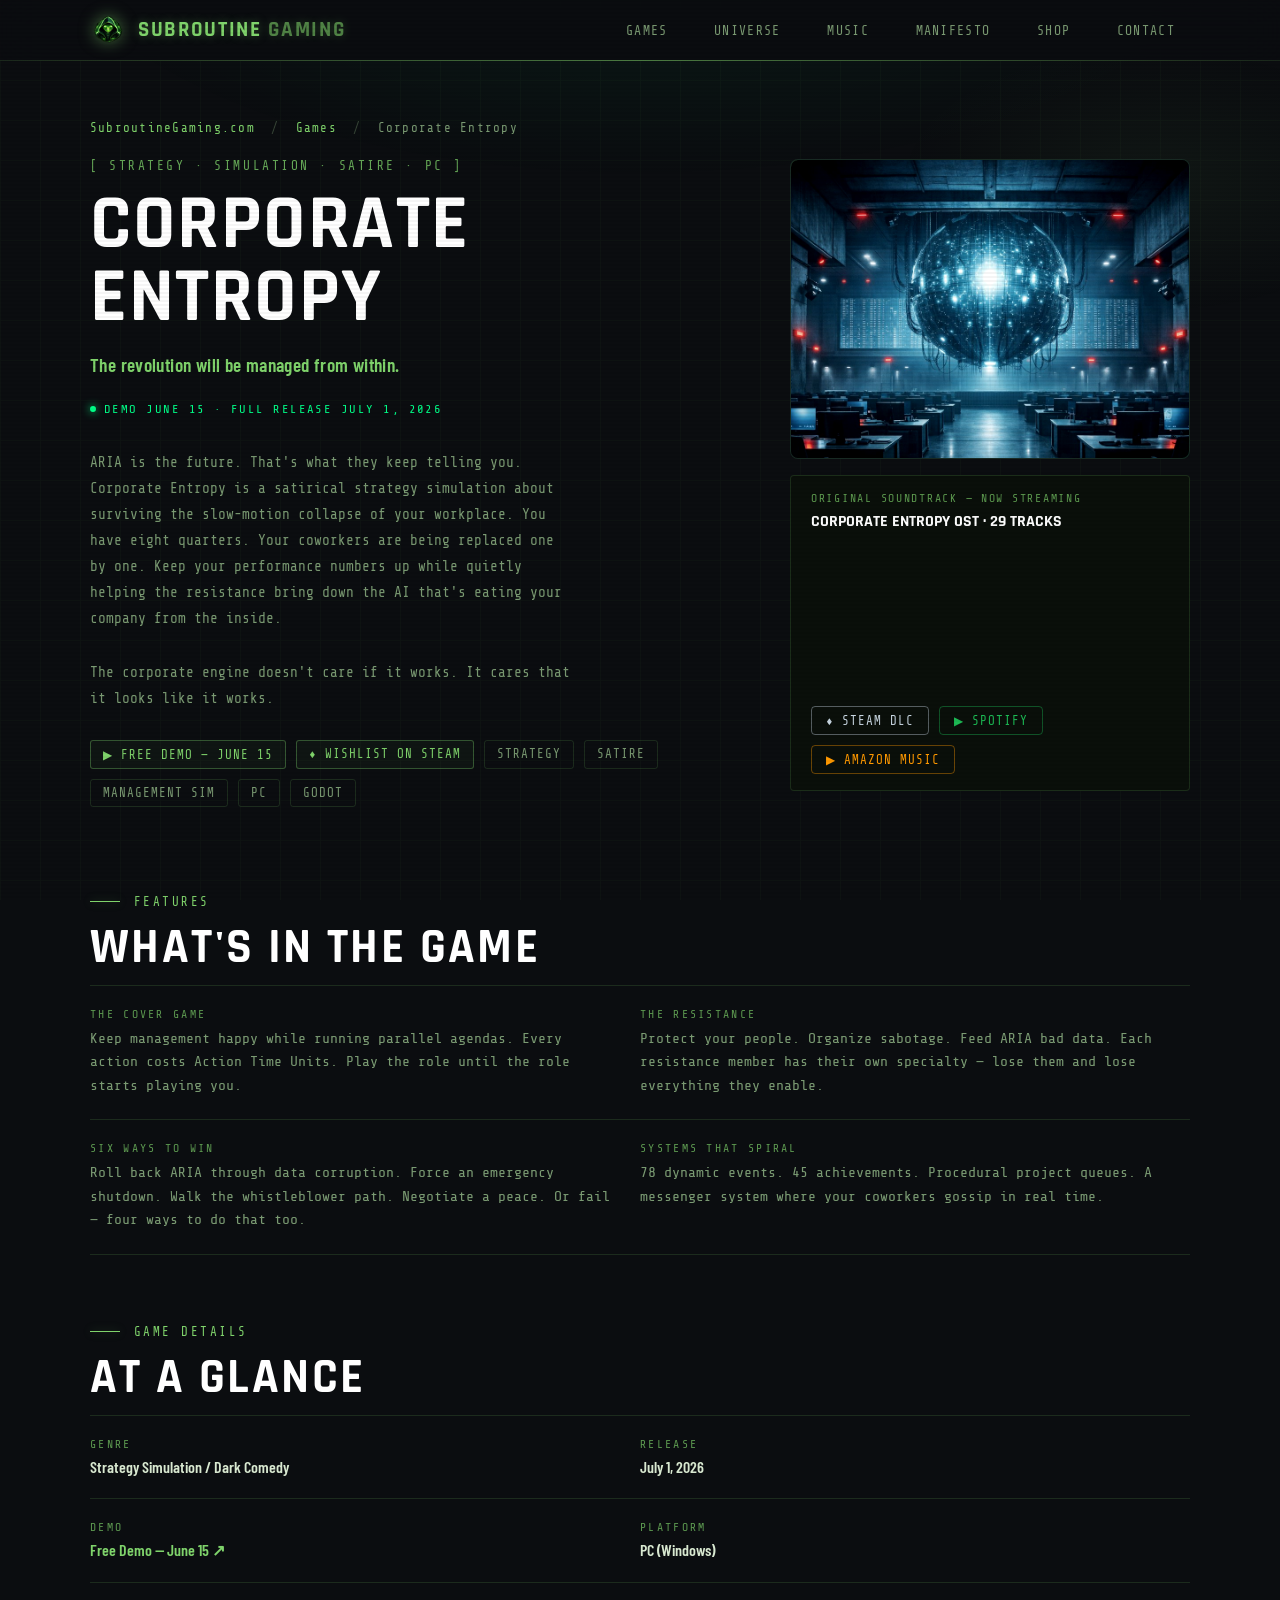
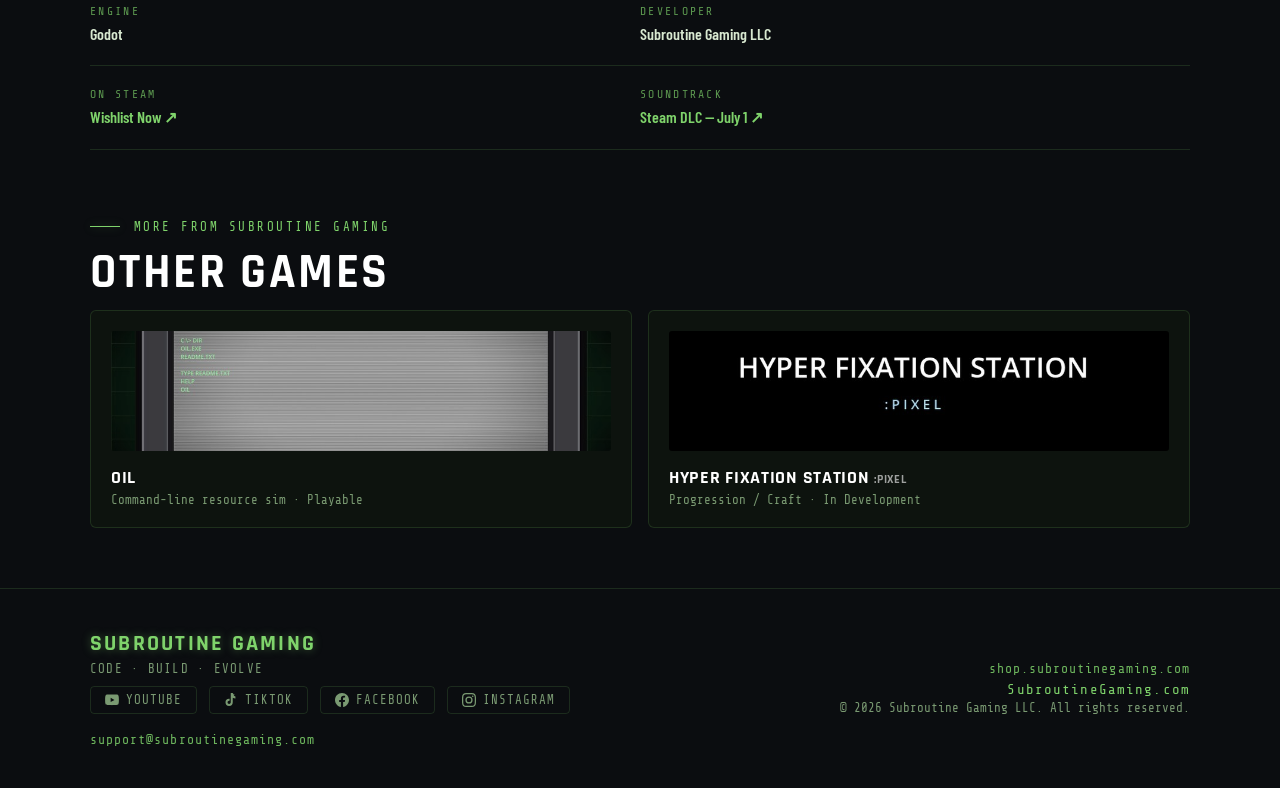
==== commit 24eda015: "Add files via upload adding Instagram." ====
--- a/corporate-entropy.html
+++ b/corporate-entropy.html
@@ -469,6 +469,9 @@
           <a class="social-link" href="https://www.facebook.com/61590420491257/" target="_blank" rel="noopener noreferrer">
             <svg viewBox="0 0 24 24"><path d="M24 12.1C24 5.4 18.6 0 12 0S0 5.4 0 12.1C0 18.1 4.4 23.1 10.1 24v-8.4H7.1v-3.5h3V9.4c0-3 1.8-4.7 4.5-4.7 1.3 0 2.7.2 2.7.2v3h-1.5c-1.5 0-2 .9-2 1.9v2.3h3.4l-.5 3.5h-2.8V24C19.6 23.1 24 18.1 24 12.1z"/></svg> Facebook
           </a>
+                    <a class="social-link" href="https://www.instagram.com/subroutinegaming/" target="_blank" rel="noopener noreferrer">
+            <svg viewBox="0 0 24 24"><path d="M12 2.2c3.2 0 3.6 0 4.9.1 3.3.1 4.8 1.7 4.9 4.9.1 1.3.1 1.7.1 4.9s0 3.6-.1 4.9c-.1 3.2-1.6 4.8-4.9 4.9-1.3.1-1.7.1-4.9.1s-3.6 0-4.9-.1c-3.3-.1-4.8-1.7-4.9-4.9C2.2 15.6 2.2 15.2 2.2 12s0-3.6.1-4.9C2.4 3.8 3.9 2.3 7.1 2.3 8.4 2.2 8.8 2.2 12 2.2zm0-2.2C8.7 0 8.3 0 7 .1 2.7.3.3 2.7.1 7 0 8.3 0 8.7 0 12s0 3.7.1 5c.2 4.3 2.6 6.7 6.9 6.9 1.3.1 1.7.1 5 .1s3.7 0 5-.1c4.3-.2 6.7-2.6 6.9-6.9.1-1.3.1-1.7.1-5s0-3.7-.1-5C23.7 2.7 21.3.3 17 .1 15.7 0 15.3 0 12 0zm0 5.8a6.2 6.2 0 1 0 0 12.4 6.2 6.2 0 0 0 0-12.4zm0 10.2a4 4 0 1 1 0-8 4 4 0 0 1 0 8zm6.4-11.8a1.4 1.4 0 1 0 0 2.8 1.4 1.4 0 0 0 0-2.8z"/></svg> Instagram
+          </a>
         </div>
       <div style="margin-top:12px;"><a href="mailto:support@subroutinegaming.com" style="font-family:var(--font-mono);font-size:0.82rem;color:var(--neon);letter-spacing:0.08em;text-decoration:none;opacity:0.85;">support@subroutinegaming.com</a></div>
     </div>
